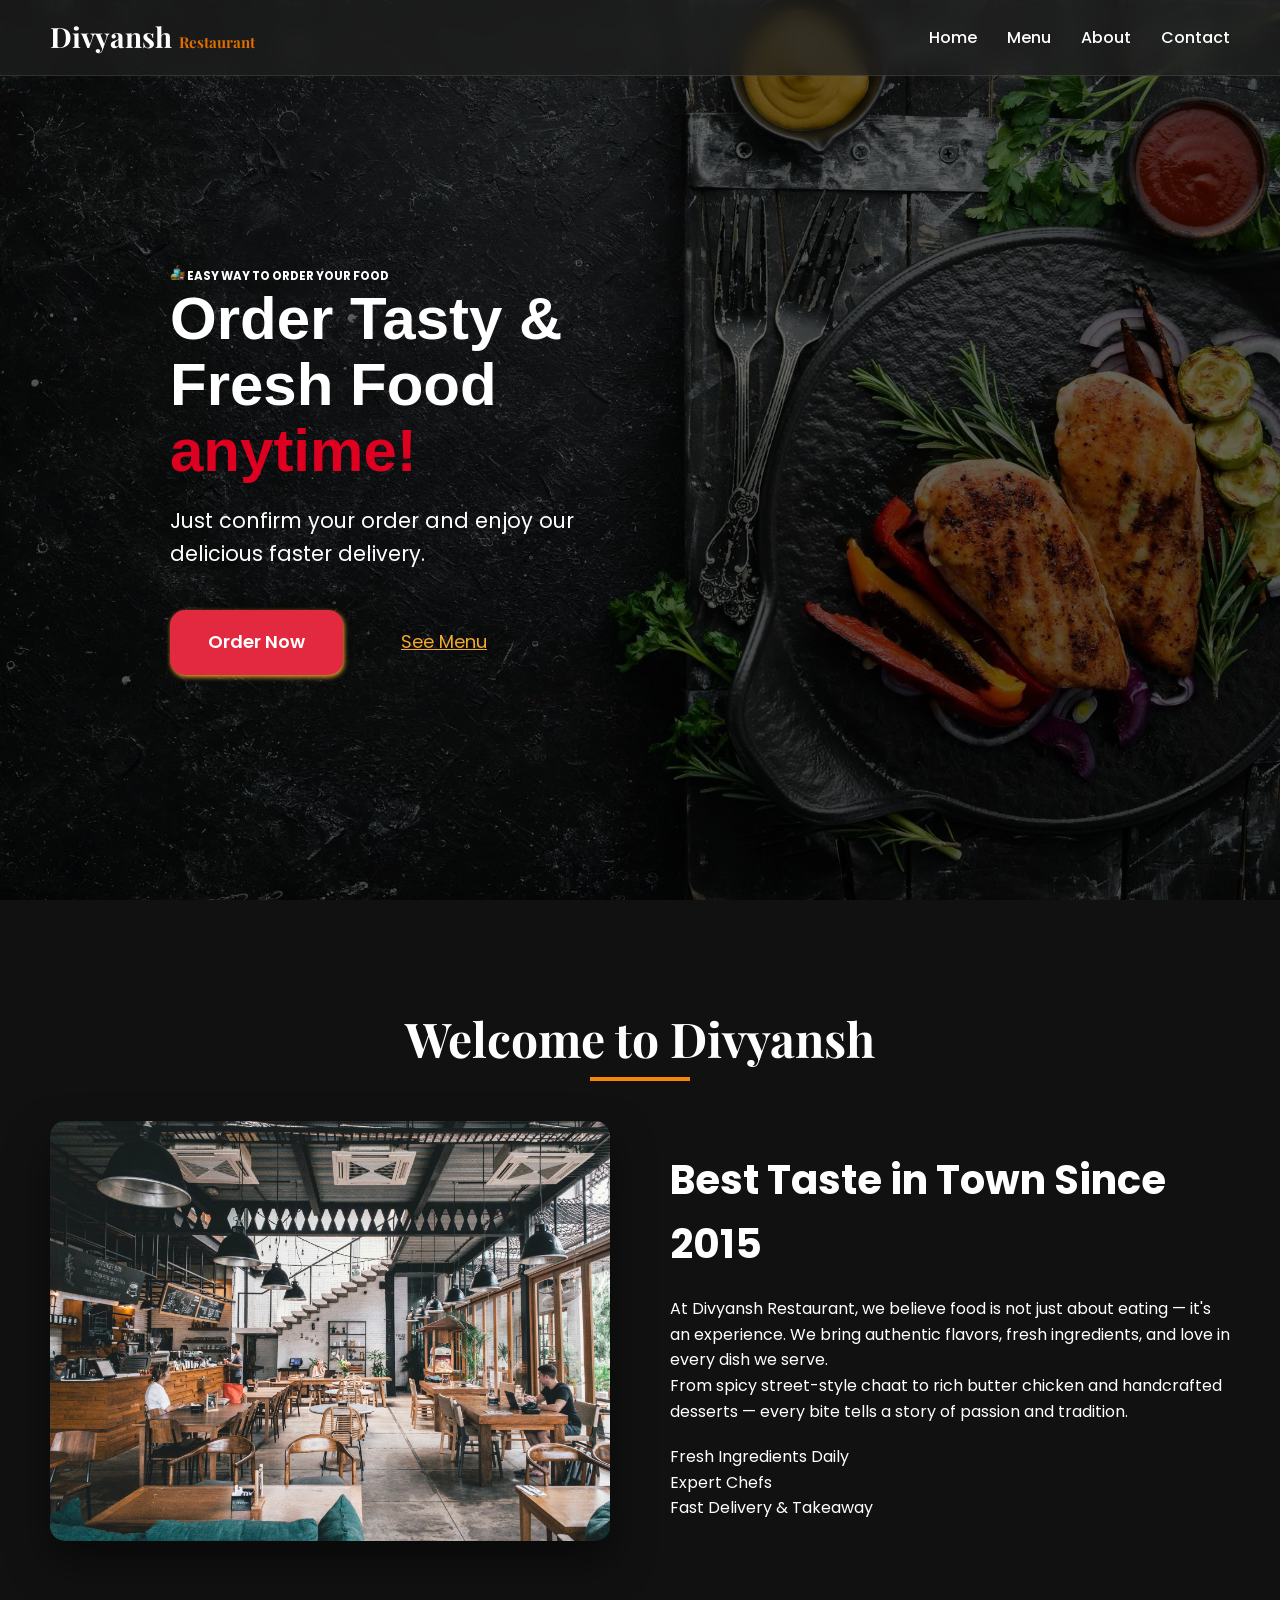
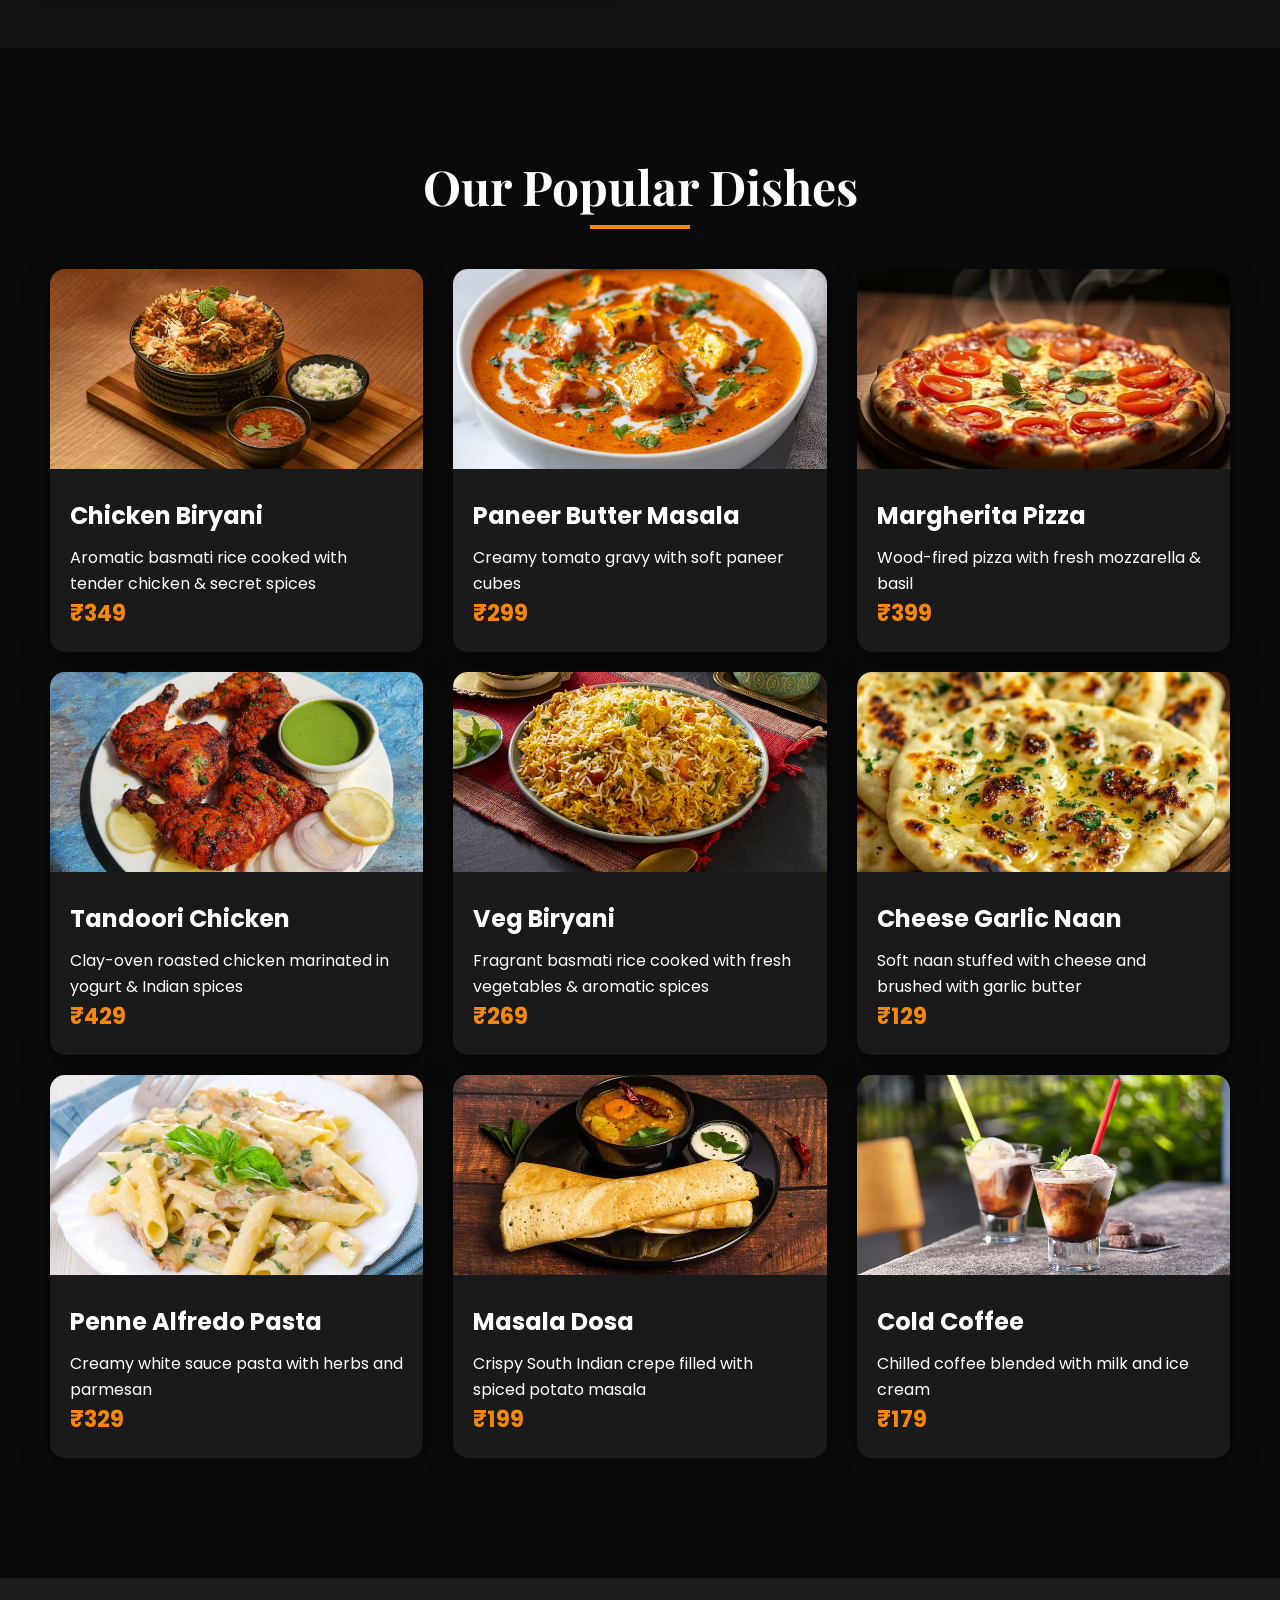
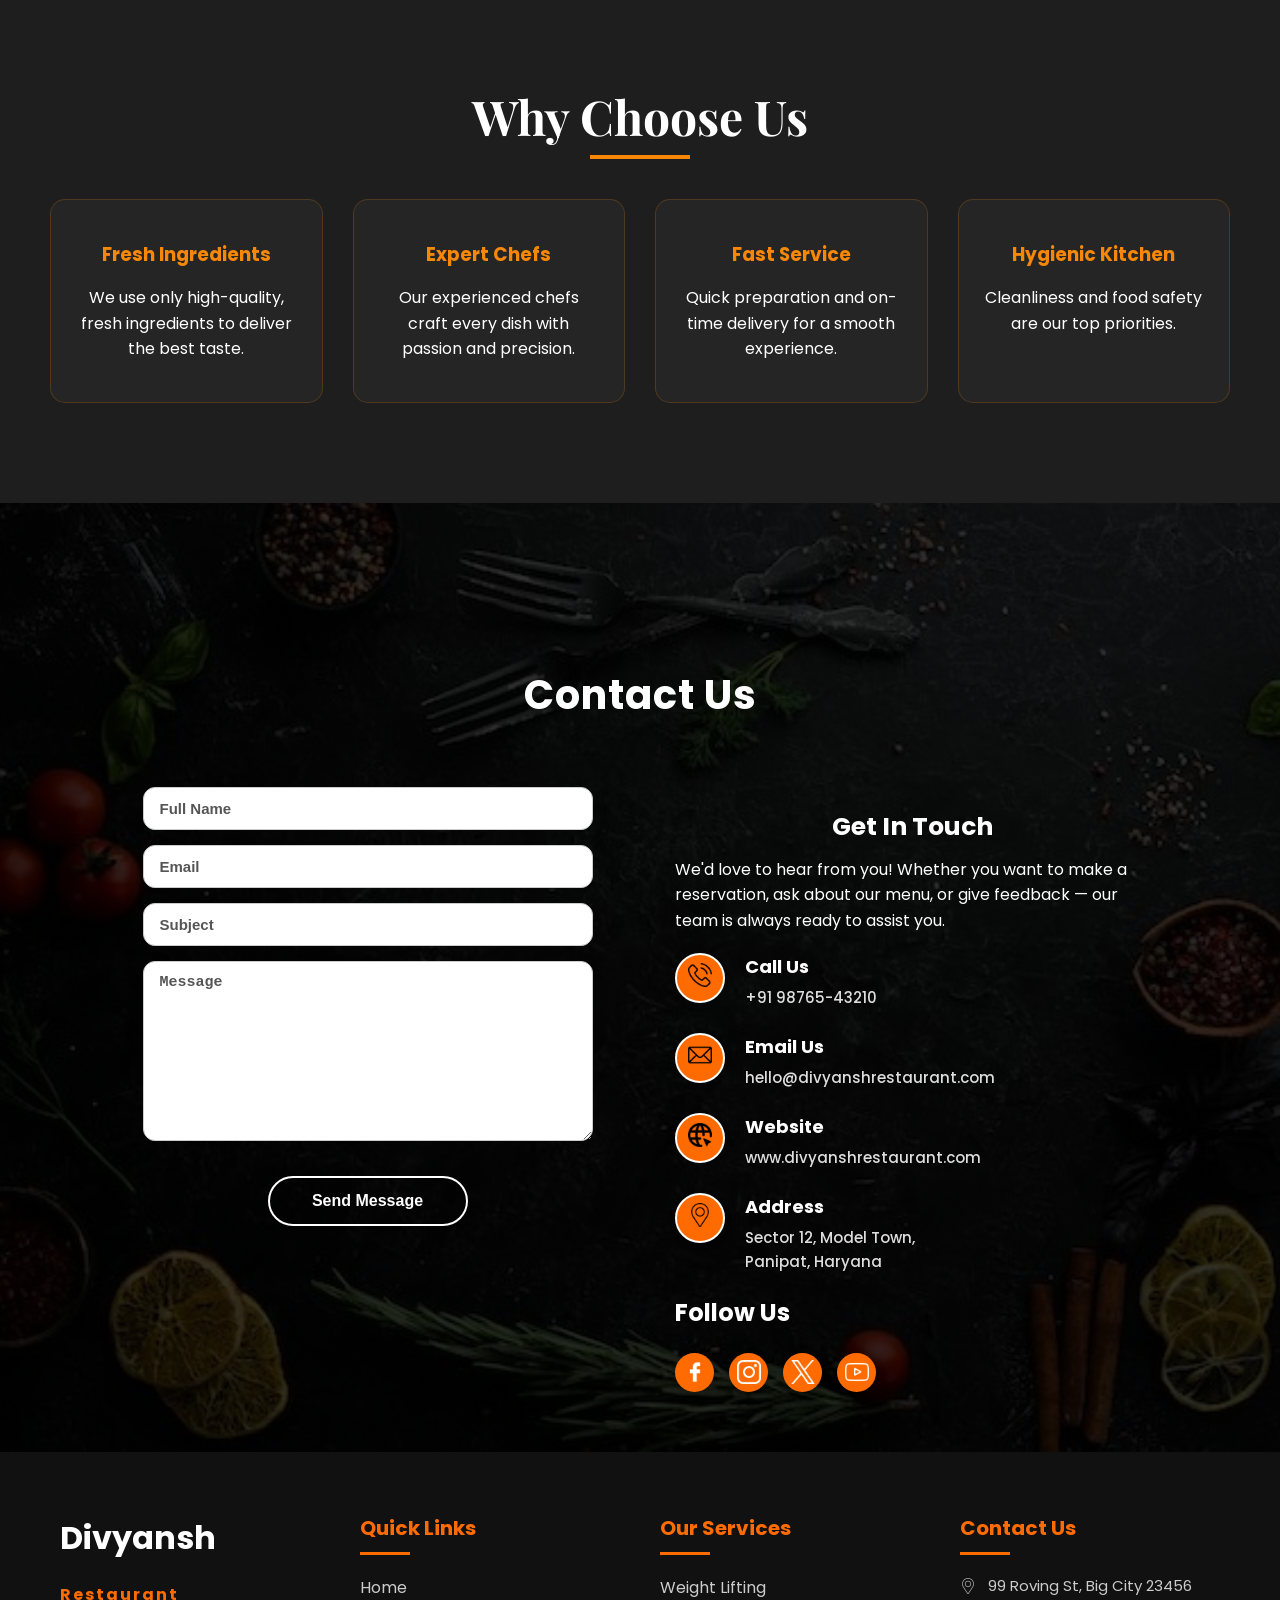
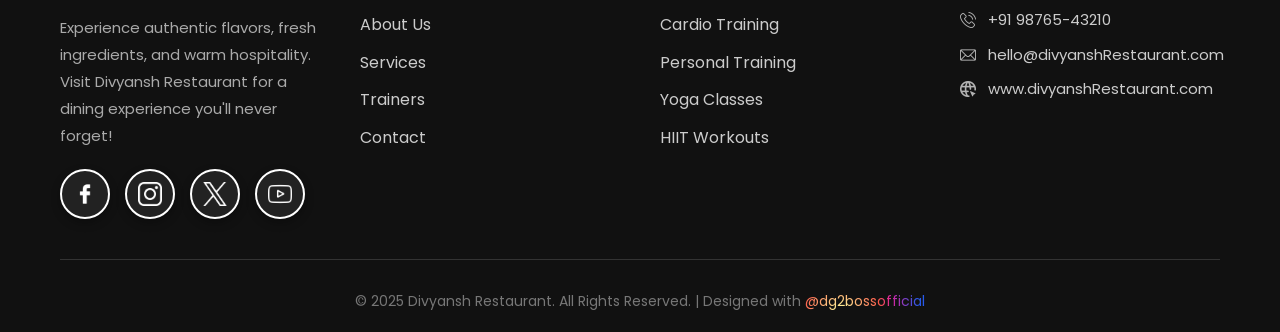
==== index.html @ e976daf2 "Restaurant demo: fixed all content and branding" ====
<!DOCTYPE html>
<html lang="en">
<head>
    <meta charset="UTF-8">
    <meta name="viewport" content="width=device-width, initial-scale=1.0">
    <title>Divyansh Restaurant</title>
    <link rel="stylesheet" href="css/style.css">
    <link href="https://fonts.googleapis.com/css2?family=Playfair+Display:wght@700&family=Poppins:wght@400;500;600&display=swap" rel="stylesheet">
</head>
<body>

    <header class="navbar">
        <div class="logo">
            <h1>Divyansh <span class="logo-span">Restaurant</span></h1>
        </div>
    
        <nav class="nav-menu">
            <ul class="nav-ul">
                <li class="nav-li"><a href="#home">Home</a></li>
                <li class="nav-li"><a href="menu.html">Menu</a></li>
                <li class="nav-li"><a href="About.html">About</a></li>
                <li class="nav-li"><a href="contact.html">Contact</a></li>
            </ul>
        </nav>
    
        <div class="hamburger">
            <span></span>
            <span></span>
            <span></span>
        </div>
    </header>

    <section id="home" class="home">
        <div class="hero-cantaner">
            <div class="hero">
                <div class="hero-container">
                    <h3><img src="image/fast-food.png" alt="Food" width="15px"> EASY WAY TO ORDER YOUR FOOD</h3>
                    <h1>Order Tasty & <br>Fresh Food <br><span class="hero-span">anytime!</span></h1>
                    <p>Just confirm your order and enjoy our <br>delicious faster delivery.</p>
                    <div class="hero-container-btn">
                        <a href="#" class="hero-btn1">Order Now</a>
                        <a href="#" class="hero-btn2">See Menu</a>
                    </div>
                </div>
            </div>
        </div>
    </section>

    <section id="about" class="about">
        <h2 class="section-title">Welcome to Divyansh</h2>
        <div class="about-content">
            <div class="about-img">
                <img src="image/Town.avif" alt="Restaurant Interior">
            </div>
            <div class="about-text">
                <h3>Best Taste in Town Since 2015</h3>
                <p>At Divyansh Restaurant, we believe food is not just about eating — it's an experience. We bring authentic flavors, fresh ingredients, and love in every dish we serve.</p>
                <p>From spicy street-style chaat to rich butter chicken and handcrafted desserts — every bite tells a story of passion and tradition.</p>
                <ul class="about-ul" style="margin-top: 20px; list-style: none;">
                    <li><i class="fas fa-check-circle" style="color: var(--primary-color);"></i> Fresh Ingredients Daily</li>
                    <li><i class="fas fa-check-circle" style="color: var(--primary-color);"></i> Expert Chefs</li>
                    <li><i class="fas fa-check-circle" style="color: var(--primary-color);"></i> Fast Delivery & Takeaway</li>
                </ul>
            </div>
        </div>
    </section>

    <section id="menu" class="menu">
        <h2 class="section-title">Our Popular Dishes</h2>
        <div class="menu-grid">
            <div class="menu-item">
                <img src="image/Dishes/Biryani.jpg" alt="Biryani">
                <div class="menu-info">
                    <h4>Chicken Biryani</h4>
                    <p>Aromatic basmati rice cooked with tender chicken & secret spices</p>
                    <span class="price">₹349</span>
                </div>
            </div>
            <div class="menu-item">
                <img src="image/Dishes/PaneerButterMasala.jpg" alt="Paneer">
                <div class="menu-info">
                    <h4>Paneer Butter Masala</h4>
                    <p>Creamy tomato gravy with soft paneer cubes</p>
                    <span class="price">₹299</span>
                </div>
            </div>
            <div class="menu-item">
                <img src="image/Dishes/Margherita.jpg" alt="Pizza">
                <div class="menu-info">
                    <h4>Margherita Pizza</h4>
                    <p>Wood-fired pizza with fresh mozzarella & basil</p>
                    <span class="price">₹399</span>
                </div>
            </div>
        </div>

        <div class="menu-grid">
            <div class="menu-item">
                <img src="image/Dishes/TandooriChicken.jpg" alt="Biryani">
                <div class="menu-info">
                    <h4>Tandoori Chicken</h4>
                    <p>Clay-oven roasted chicken marinated in yogurt & Indian spices</p>
                    <span class="price">₹429</span>
                </div>
            </div>
            <div class="menu-item">
                <img src="image/Dishes/vegBiryani.jpg" alt="Paneer">
                <div class="menu-info">
                    <h4>Veg Biryani</h4>
                    <p>Fragrant basmati rice cooked with fresh vegetables & aromatic spices</p>
                    <span class="price">₹269</span>
                </div>
            </div>
            <div class="menu-item">
                <img src="image/Dishes/CheeseGarlicNaan.jpg" alt="Pizza">
                <div class="menu-info">
                    <h4>Cheese Garlic Naan</h4>
                    <p>Soft naan stuffed with cheese and brushed with garlic butter</p>
                    <span class="price">₹129</span>
                </div>
            </div>
        </div>

        <div class="menu-grid">
            <div class="menu-item">
                <img src="image/Dishes/PenneAlfredoPasta.jpg" alt="Biryani">
                <div class="menu-info">
                    <h4>Penne Alfredo Pasta</h4>
                    <p>Creamy white sauce pasta with herbs and parmesan</p>
                    <span class="price">₹329</span>
                </div>
            </div>
            <div class="menu-item">
                <img src="image/Dishes/MasalaDosa.jpg" alt="Paneer">
                <div class="menu-info">
                    <h4>Masala Dosa</h4>
                    <p>Crispy South Indian crepe filled with spiced potato masala</p>
                    <span class="price">₹199</span>
                </div>
            </div>
            <div class="menu-item">
                <img src="image/Dishes/ColdCoffee.jpg" alt="Pizza">
                <div class="menu-info">
                    <h4>Cold Coffee</h4>
                    <p>Chilled coffee blended with milk and ice cream</p>
                    <span class="price">₹179</span>
                </div>
            </div>
        </div>
    </section>

    <section id="choose" class="choose" role="region" aria-labelledby="choose-title">
        <h2 id="choose-title" class="section-title">Why Choose Us</h2>
    
        <div class="choose-container">
            <article class="choose-box">
                <h3>Fresh Ingredients</h3>  
                <p>We use only high-quality, fresh ingredients to deliver the best taste.</p>
            </article>
    
            <article class="choose-box">
                <h3>Expert Chefs</h3>
                <p>Our experienced chefs craft every dish with passion and precision.</p>
            </article>
    
            <article class="choose-box">
                <h3>Fast Service</h3>
                <p>Quick preparation and on-time delivery for a smooth experience.</p>
            </article>
    
            <article class="choose-box">
                <h3>Hygienic Kitchen</h3>
                <p>Cleanliness and food safety are our top priorities.</p>
            </article>
        </div>
    </section>

    <section id="contact" class="contact">
        <div class="contact-title">
            <h1>Contact Us</h1>
        </div>
    
        <div class="form-and-address-container">
            <div class="form-wrapper">
                <form class="contact-form">
                    <div class="form-inputs">
                        <input type="text" placeholder="Full Name" required>
                        <input type="email" placeholder="Email" required>
                        <input type="text" placeholder="Subject">
                        <textarea placeholder="Message" required></textarea>
                        <input type="submit" value="Send Message">
                    </div>
                </form>
            </div>
    
            <div class="address-wrapper">
                <div class="address-container">
                    <div class="address-title-text">
                        <h1>Get In Touch</h1>
                        <p>We'd love to hear from you! Whether you want to make a reservation, ask about our menu, or give feedback — our team is always ready to assist you.</p>
                    </div>
    
                    <div class="address-info">
                        <div class="address-info-call">
                            <div class="Icons-phone-call-img">
                                <a href="tel:+919876543210" target="_blank"><img src="image/Icons/phone-call.png" alt="Call Us: +123 245 1234" width="35px"></a>
                            </div>
                            <div class="address-info-call-content">
                                <h2 clas>Call Us</h2>
                                <h5>+91 98765-43210</h5>
                            </div>
                        </div>
    
                        <div class="address-info-email">
                            <div class="Icons-Email-img">
                                <a href="mailto:hello@divyanshgym.com" target="_blank"><img src="image/Icons/mail.png" alt="Email Us: hello@divyanshgym.com" width="35px"></a>
                            </div>
                            <div class="Icons-Email-content">
                                <h2>Email Us</h2>
                                <h5>hello@divyanshrestaurant.com</h5>
                            </div>
                        </div>
    
                        <div class="address-info-website">
                            <div class="address-info-Website-img">
                                <a href="www.yourown.com" target="_blank"><img src="image/Icons/domain.png" alt="Website: www.yourown.com" width="35px"></a>
                            </div>
                            <div class="Icons-Email-website-content">
                                <h2>Website</h2>
                                <h5>www.divyanshrestaurant.com</h5>
                            </div>
                        </div>
    
                        <div class="address-info-address">
                            <div class="address-info-Address-img">
                                <a href="https://maps.app.goo.gl/YkQxFHU9FPhchEPM9" target="_blank"><img src="image/Icons/pin.png" alt="Address: 99 Roving St, Big City 23456" width="35px"></a>
                            </div>
                            <div class="Icons-Email-website-Address">
                                <h2>Address</h2>
                                <h5>Sector 12, Model Town, Panipat, Haryana</h5>
                            </div>
                        </div>
                    </div>
                    <div class="follow-here">
                        <div class="follow-here-title">
                            <h1>Follow Us</h1>
                        </div>

                        <div class="social-links-follow">
                            <a class="social-links-link-ing-follow" href="#" aria-label="Facebook"><img src="image/Icons/facebook.png" alt="Facebook" width="30px"></a>
                            <a class="social-links-link-ing-follow" href="#" aria-label="Instagram"><img src="image/Icons/instagram.png" alt="Instagram" width="30px"></a>
                            <a class="social-links-link-ing-follow" href="#" aria-label="Twitter"><img src="image/Icons/twitter.png" alt="Twitter" width="30px"></a>
                            <a class="social-links-link-ing-follow" href="#" aria-label="YouTube"><img src="image/Icons/youtube.png" alt="YouTube" width="30px"></a>
                        </div>
                    </div>
                </div>
            </div>
        </div>
    </section>

    <footer class="footer">
        <div class="footer-container">
            <div class="footer-row">
                <div class="footer-col">
                    <div class="footer-logo">
                        <h1>Divyansh <span class="gym-text-footer">Restaurant</span></h1>
                    </div>
                    <p>Experience authentic flavors, fresh ingredients, and warm hospitality. Visit Divyansh Restaurant for a dining experience you'll never forget!</p>
                    <div class="social-links">
                        <a class="social-links-link-ing" href="#" aria-label="Facebook"><img src="image/Icons/facebook.png" alt="Facebook" width="30px"></a>
                        <a class="social-links-link-ing" href="#" aria-label="Instagram"><img src="image/Icons/instagram.png" alt="Instagram" width="30px"></a>
                        <a class="social-links-link-ing" href="#" aria-label="Twitter"><img src="image/Icons/twitter.png" alt="Twitter" width="30px"></a>
                        <a class="social-links-link-ing" href="#" aria-label="YouTube"><img src="image/Icons/youtube.png" alt="YouTube" width="30px"></a>
                    </div>
                </div>
    
                <div class="footer-col">
                    <h3>Quick Links</h3>
                    <ul>
                        <li><a href="#home">Home</a></li>
                        <li><a href="#About">About Us</a></li>
                        <li><a href="#Services">Services</a></li>
                        <li><a href="#trainers-info">Trainers</a></li>
                        <li><a href="#contact">Contact</a></li>
                    </ul>
                </div>
    
                <div class="footer-col">
                    <h3>Our Services</h3>
                    <ul>
                        <li><a href="#">Weight Lifting</a></li>
                        <li><a href="#">Cardio Training</a></li>
                        <li><a href="#">Personal Training</a></li>
                        <li><a href="#">Yoga Classes</a></li>
                        <li><a href="#">HIIT Workouts</a></li>
                    </ul>
                </div>
    
                <div class="footer-col">
                    <h3>Contact Us</h3>
                    <ul class="footer-contact-list">
                        <li>
                            <a href="https://maps.app.goo.gl/YkQxFHU9FPhchEPM9" target="_blank" class="contact-link">
                                <img src="image/Icons/pin.png" alt="Location" width="16" height="16">
                                <span>99 Roving St, Big City 23456</span>
                            </a>
                        </li>
                        <li>
                            <a href="tel:+1232451234" class="contact-link">
                                <img src="image/Icons/phone-call.png" alt="Phone" width="16" height="16">
                                <span>+91 98765-43210</span>
                            </a>
                        </li>
                        <li>
                            <a href="mailto:hello@divyanshrestaurant.com" class="contact-link">
                                <img src="image/Icons/mail.png" alt="Email" width="16" height="16">
                                <span>hello@divyanshRestaurant.com</span>
                            </a>
                        </li>
                        <li>
                            <a href="https://www.divyanshgym.com" target="_blank" class="contact-link">
                                <img src="image/Icons/domain.png" alt="Website" width="16" height="16">
                                <span>www.divyanshRestaurant.com</span>
                            </a>
                        </li>
                    </ul>
                </div>
            </div>
    
            <div class="footer-bottom">
                <p>&copy; 2025 Divyansh Restaurant. All Rights Reserved. | Designed with <a href="https://www.instagram.com/dg2bossofficial/" target="_blank" class="fa fa-instagram"> <spam class="dg2-insta">@dg2bossofficial</spam></a></p>
            </div>
        </div>
    </footer>
    <script src="js/navber.js"></script>
</body>
</html>
---- css/style.css ----
:root {
    --primary-color: #F78707;
    --text-gold: #f2aa30;
    --bg-dark: #1E1E1E;
    --text-light: #ffffff;
    --text-gray: #cccccc;
    --btn-color: #e3293f;
}

* {
    margin: 0;
    padding: 0;
    box-sizing: border-box;
}

html {
    scroll-padding-top: 80px;
    scroll-behavior: smooth;
}

body {
    font-family: 'Poppins', sans-serif;
    background-color: var(--bg-dark);
    color: var(--text-light);
    line-height: 1.6;
}

.navbar {
    position: fixed;
    top: 0;
    width: 100%;
    background-color: rgba(30, 30, 30, 0.7);
    backdrop-filter: blur(10px);
    -webkit-backdrop-filter: blur(10px);
    display: flex;
    justify-content: space-between;
    align-items: center;
    padding: 15px 50px;
    z-index: 1000;
    transition: all 0.3s ease;
    border-bottom: 1px solid rgba(255, 255, 255, 0.1);
}

.logo h1 {
    color: var(--text-light);
    font-family: 'Playfair Display', serif;
    font-size: 28px;
    margin: 0;
}

.logo-span {
    color: #e06d00;
    font-size: 15px;
}

.nav-menu {
    /* display: flex; */
    align-items: center;
}

.nav-ul {
    display: flex;
    list-style: none;
    gap: 30px;
    margin: 0;
}

.nav-li a {
    text-decoration: none;
    color: var(--text-light);
    font-weight: 500;
    transition: color 0.3s;
    position: relative;
}

.nav-li a:hover {
    color: var(--primary-color);
}

.nav-li a::after {
    content: '';
    position: absolute;
    width: 0;
    height: 2px;
    bottom: -5px;
    left: 0;
    background-color: var(--primary-color);
    transition: width 0.3s ease;
}

.nav-li a:hover::after {
    width: 100%;
}

.hamburger {
    display: none;
    flex-direction: column;
    gap: 5px;
    cursor: pointer;
    z-index: 1001;
}

.hamburger span {
    width: 25px;
    height: 3px;
    background-color: var(--text-light);
    border-radius: 3px;
    transition: all 0.3s ease;
}

section {
    padding: 100px 50px;
}

.section-title {
    text-align: center;
    font-family: 'Playfair Display', serif;
    font-size: 3rem;
    margin-bottom: 40px;
    position: relative;
}

.section-title::after {
    content: '';
    width: 100px;
    height: 4px;
    background: var(--primary-color);
    display: block;
    margin: 0px auto;
}

.home{
    background: linear-gradient(rgba(0,0,0,0.6), rgba(0,0,0,0.6)), url('../image/home-bg.webp');
    height: 100vh;
    background-size: cover;
    display: flex;  
    justify-content: left;
    align-items: center;
    text-align: center;
    padding: 0 auto 0 0;
}

.hero-cantaner{
    margin: auto 0 auto 120px;
}

.hero {
    text-align: left;
    justify-content: left;
}

.hero-container{
    font-size: 10px;
    margin-top: 40px;
}

.hero-container h1 {
    font-family: 'Segoe UI', Tahoma, Geneva, Verdana, sans-serif;
    margin-bottom: 20px;
    color: var(--text-light);
    font-size: 60px;
    line-height: 1.1;
}

.hero p {
    font-size: 1.3rem;
    max-width: 700px;
    margin-bottom: 40px;
    color: var(--text-light);
}

.hero-span{
    color: #de0020;
}

.hero-cantaner-btn{
    display: flex;
    gap: 20px;
}

.hero-container-btn {
    display: flex;
    gap: 20px;
    flex-wrap: wrap;
    align-items: center;
}

.hero-btn1 {
    color: #ffffff;
    text-decoration: none;
    padding: 18px 38px;
    font-size: 18px;
    border-radius: 15px;
    background-color: var(--btn-color);
    box-shadow: var(--text-gold) 1px 2px 5px;
    font-weight: 600;
    transition: all 0.3s ease;
    display: inline-block;
}

.hero-btn1:hover {
    transform: translateY(-2px);
    box-shadow: var(--text-gold) 1px 6px 20px;
}

.hero-btn2 {
    color: var(--text-gold);
    text-decoration: none;
    text-decoration: underline;
    font-size: 18px;
    padding: 18px 38px;
}

.hero-btn2:hover {
    color: #ffffff;
}

.about {
    background: #111;
}
.about-content {
    display: grid;
    grid-template-columns: 1fr 1fr;
    gap: 60px;
    align-items: center;
    max-width: 1200px;
    margin: 0 auto;
}
.about-img img {
    width: 100%;
    border-radius: 15px;
    box-shadow: 0 20px 40px rgba(0,0,0,0.5);
}
.about-text h3 {
    font-size: 2.5rem;
    margin-bottom: 20px;
}

.menu {
    background: #0a0a0a;
}

.menu-grid {
    display: grid;
    grid-template-columns: repeat(auto-fit, minmax(300px, 1fr));
    gap: 30px;
    max-width: 1200px;
    margin: 20px auto;
}

.menu-item {
    background: #1a1a1a;
    border-radius: 15px;
    overflow: hidden;
    box-shadow: 0 10px 30px rgba(0,0,0,0.3);
    transition: transform 0.3s;
}

.menu-item:hover {
    transform: translateY(-10px);
}

.menu-item img {
    width: 100%;
    height: 200px;
    object-fit: cover;
}

.menu-info {
    padding: 20px;
}

.menu-info h4 {
    font-size: 1.5rem;
    margin-bottom: 10px;
}

.price {
    color: var(--primary-color);
    font-size: 1.4rem;
    font-weight: bold;
}


.choose {
    background: var(--bg-dark);
}

.build-quickly {
    text-align: center;
    font-size: 1.8rem;
    color: var(--text-gray);
    margin-bottom: 50px;
}

.choose-container {
    max-width: 1200px;
    margin: auto;
    display: grid;
    grid-template-columns: repeat(auto-fit, minmax(250px, 1fr));
    gap: 30px;
}

.choose-box {
    background: #252525;
    padding: 40px 25px;
    border-radius: 15px;
    text-align: center;
    border: 1px solid rgba(247,135,7,0.2);
    transition: 0.3s;
}

.choose-box:hover {
    transform: translateY(-10px);
    background: #2a2a2a;
}

.choose-box h3 {
    color: var(--primary-color);
    margin-bottom: 15px;
}
.contact {
    width: 100%;
    min-height: 100vh;
    background: linear-gradient(rgba(0, 0, 0, 0.8), rgba(0, 0, 0, 0.8)),
               url(../image/contect-us-bg.jpg) center / cover no-repeat;
    color: #ffffff;
    padding-bottom: 60px;
}

.contact-title {
    display: flex;
    justify-content: center;
    align-items: center;
    padding: 60px 0;
}

.contact-title h1 {
    font-size: 40px;
    font-weight: 700;
    letter-spacing: 1px;
}

.form-and-address-container {
    display: flex;
    justify-content: space-evenly;
    align-items: flex-start;
    gap: 70px;
    padding: 0 80px;
    flex-wrap: wrap;
}

.form-wrapper {
    flex: 1;
    min-width: 300px;
}

.contact-form {
    width: 100%;
}

.form-inputs {
    display: flex;
    flex-direction: column;
    align-items: center;
    gap: 15px;
}

.form-inputs input,
.form-inputs textarea {
    width: 100%;
    max-width: 450px;
    padding: 12px 16px;
    border-radius: 12px;
    border: 1px solid #cccccc;
    background-color: #ffffff;
    color: #000000;
    font-size: 15px;
    font-weight: 600;
    outline: none;
}

.form-inputs textarea {
    height: 180px;
    resize: vertical;
}

.form-inputs input::placeholder,
.form-inputs textarea::placeholder {
    color: #555555;
}

.form-inputs input[type="submit"] {
    padding: 14px 24px;
    max-width: 200px;
    margin: 20px 0 0 0;
    border-radius: 50px;
    font-size: 16px;
    font-weight: 600;
    text-decoration: none;
    text-align: center;
    transition: all 0.3s ease;

    background-color: transparent;
    color: white;
    border: 2px solid white;
}

.form-inputs input[type="submit"]:hover {
    background-color: white;
    color: #111;
}

.address-wrapper {
    flex: 1;
    min-width: 300px;
    display: flex;
    justify-content: center;
    align-items: center;
}

.address-title-text {
    margin: 20px 0;
    text-align: center;
}

.address-title-text h1 {
    font-size: 25px;
}

.address-title-text p {
    margin: 10px 0;
    line-height: 1.6;
    text-align: left;
}

.address-info {
    display: flex;
    flex-wrap: wrap;
    gap: 20px;
}


.address-info-call, .address-info-email, .address-info-website, .address-info-address{
    display: flex;
    width: 250px;
}

.address-info-call h2, .address-info-email h2, .address-info-website h2, .address-info-address h2{
    text-align: left;
}

.Icons-Email-website-Address h5{
    text-align: left;
}

.Icons-phone-call-img, .Icons-Email-img, .address-info-Website-img, .address-info-Address-img {
    width: 50px;
    height: 50px;
    margin: 0px 20px 10px 0;
    border: 2px solid #ffffff;
    border-radius: 50%;
    background-color: #ff6b00; 
    display: flex;
    align-items: center;
    justify-content: center;
    box-shadow: 0 2px 8px rgba(0, 0, 0, 0.1);
    transition: all 0.3s ease;
    flex-shrink: 0;
}

.Icons-phone-call-img:hover, .Icons-Email-img:hover, .address-info-Website-img:hover, .address-info-Address-img:hover{
    background-color: #d75c04;
    
}

.Icons-phone-call-img img, .Icons-Email-img img, .address-info-Website-img img, .address-info-Address-img img {
    width: 24px;
    height: 24px;
    object-fit: contain;
}
.address-info > div {
    text-align: center;
}

.address-info h2 {
    font-size: 18px;
    margin-bottom: 4px;
}

.address-info h5 {
    font-size: 15px;
    font-weight: 500;
    color: #dddddd;
}

.mobile-off-line{
    font-size: 16px;
}

.follow-here{
    margin: 20px 0 0 0;
}

.social-links-follow {
    margin-top: 20px;
    display: flex;
    gap: 15px;
    flex-wrap: wrap;
}

.social-links-follow a {
    width: 39px;
    height: 39px;
    border: 0px solid #ffffff;
    border-radius: 50%;
    background-color: #ff6b00;
    display: flex;
    align-items: center;
    justify-content: center;
    box-shadow: 0 4px 10px rgba(0, 0, 0, 0.3);
    transition: all 0.3s ease;
    flex-shrink: 0;
}

.social-links-follow a:hover {
    transform: translateY(-5px);
    box-shadow: 0 8px 20px rgba(0, 0, 0, 0.4);
    border-color: #ff6b00;
}

.social-links-follow a:hover:nth-child(1) {
    background-color: #1877F2;
}

.social-links-follow a:hover:nth-child(2) { 
    background: linear-gradient(45deg, #f09433, #e6683c, #dc2743, #cc2366, #bc1888); 
}

.social-links-follow a:hover:nth-child(3) {
    background-color: #1DA1F2;
}

.social-links-follow a:hover:nth-child(4) {
    background-color: #FF0000;
}

.social-links-follow img {
    width: 24px;
    height: 24px;
    filter: brightness(0) invert(1);
    transition: filter 0.3s ease;
}

.social-links-follow a:hover img {
    filter: brightness(1) invert(0);
}

.footer {
    background-color: #111;
    color: #fff;
    padding: 60px 0 20px;
}

.footer-container {
    max-width: 1200px;
    margin: 0 auto;
    padding: 0 20px;
}

.footer-row {
    display: grid;
    grid-template-columns: repeat(auto-fit, minmax(250px, 1fr));
    gap: 40px;
    margin-bottom: 40px;
}

.footer-col h3 {
    font-size: 20px;
    margin-bottom: 20px;
    color: #ff6b00;
    position: relative;
}

.footer-col h3::after {
    content: '';
    width: 50px;
    height: 3px;
    background: #ff6b00;
    display: block;
    margin-top: 8px;
}

.footer-col ul {
    list-style: none;
    padding: 0;
}

.footer-col ul li {
    margin-bottom: 12px;
}

.footer-col ul li a {
    color: #ccc;
    text-decoration: none;
    transition: color 0.3s;
}

.footer-col ul li a:hover {
    color: #ff6b00;
}

.footer-col p {
    color: #aaa;
    line-height: 1.8;
    font-size: 15px;
}

.social-links {
    margin-top: 20px;
    display: flex;
    gap: 15px;
    flex-wrap: wrap;
}

.social-links a {
    width: 50px;
    height: 50px;
    border: 2px solid #ffffff;
    border-radius: 50%;
    background-color: #222;
    display: flex;
    align-items: center;
    justify-content: center;
    box-shadow: 0 4px 10px rgba(0, 0, 0, 0.3);
    transition: all 0.3s ease;
    flex-shrink: 0;
}

.social-links a:hover {
    transform: translateY(-5px);
    box-shadow: 0 8px 20px rgba(0, 0, 0, 0.4);
    border-color: #ff6b00;
}

.social-links a:hover:nth-child(1) {
    background-color: #1877F2;
}

.social-links a:hover:nth-child(2) { 
    background: linear-gradient(45deg, #f09433, #e6683c, #dc2743, #cc2366, #bc1888); 
}

.social-links a:hover:nth-child(3) {
    background-color: #1DA1F2;
}

.social-links a:hover:nth-child(4) {
    background-color: #d75c04;
}

.social-links img {
    width: 24px;
    height: 24px;
    filter: brightness(0) invert(1);
    transition: filter 0.3s ease;
}

.social-links a:hover img {
    filter: brightness(1) invert(0);
}

.footer-bottom {
    text-align: center;
    padding-top: 30px;
    border-top: 1px solid #333;
    color: #777;
    font-size: 14px;
    margin-top: 20px;
}

.footer-bottom p {
    margin: 0;
    line-height: 1.6;
}

.instagram-link {
    color: #ff6b00;
    text-decoration: none;
    font-weight: 600;
    transition: all 0.3s ease;
    display: inline-flex;
    align-items: center;
    gap: 6px;
}

.instagram-link:hover {
    color: #d75c04;
    text-decoration: underline;
}

.instagram-link .instagram-icon {
    font-size: 18px;
    transition: transform 0.3s ease;
}

.instagram-link:hover .instagram-icon {
    transform: scale(1.2) rotate(10deg);
}

.dg2-insta {
    color: inherit;
    font-style: normal;
}

.fa-instagram {
  color: transparent;
  background: radial-gradient(circle at 30% 107%, #fdf497 0%, #fdf497 5%, #fd5949 45%, #d6249f 60%, #285AEB 90%);
  background-clip: text;
  -webkit-background-clip: text;
}

.gym-text-footer{
    color: #ff6b00;
    font-size: 16px;
    letter-spacing: 2px;
    margin-bottom: 32px;
    font-weight: 60px;
}

.footer-contact-list {
    list-style: none;
    padding: 0;
    margin: 0;
}

.footer-contact-list li {
    margin-bottom: 14px;
}

.contact-link {
    display: flex;
    align-items: center;
    gap: 12px;
    color: #aaa;
    text-decoration: none;
    font-size: 15px;
    transition: all 0.3s ease;
}

.contact-link:hover {
    color: #ff6b00;
    padding-left: 5px;
}

.contact-link img {
    flex-shrink: 0;
    filter: brightness(0) invert(0.7);
    transition: filter 0.3s ease;
}

.contact-link:hover img {
    filter: brightness(0) invert(0.5) sepia(1) saturate(5) hue-rotate(0deg);
}

.contact-link span {
    line-height: 1.5;
}




@media (max-width: 425px) {
    .mobile-off-line{
        display: none;
    }
}


@media (max-width: 992px) {
    .form-and-address-container {
        flex-direction: column;
        align-items: center;
        padding: 0 40px;
        gap: 50px;
    }

    .form-wrapper,
    .address-wrapper {
        width: 100%;
        max-width: 500px;
    }

    .contact-title h1 {
        font-size: 36px;
    }
}

@media (max-width: 576px) {
    .contact-title {
        padding: 30px 0;
    }

    .contact-title h1 {
        font-size: 32px;
    }

    .form-and-address-container {
        padding: 0 20px;
    }

    .form-inputs input,
    .form-inputs textarea {
        padding: 10px 14px;
        font-size: 14px;
    }

    .address-title-text h1 {
        font-size: 24px;
    }

    .address-info h2 {
        font-size: 16px;
    }

    .address-info h5 {
        font-size: 14px;
    }
}

@media (max-width: 900px) {
    .div-form-add-contact-us {
        flex-direction: column;
        align-items: center;
        gap: 40px;
    }

    .form-input-container input,
    .form-input-container textarea {
        width: 100%;
    }

    .addess {
        text-align: center;
    }
}


@media (max-width: 900px) {
    .div-form-add-contact-us {
        flex-direction: column;
        align-items: center;
    }

    .form-input-container input,
    .form-input-container textarea {
        width: 100%;
    }
}

@media (max-width: 1024px) {
    .navbar {
        padding: 15px 30px;
    }

    section {
        padding: 80px 30px;
    }

    .hero-cantaner {
        margin: auto 0 auto 60px;
    }

    .hero-container h1 {
        font-size: 50px;
    }

    .section-title {
        font-size: 2.5rem;
    }

    .about-content {
        gap: 40px;
    }

    .about-text h3 {
        font-size: 2rem;
    }
}

@media (max-width: 768px) {
    .navbar {
        padding: 15px 20px;
        gap: 15px;
    }

    .logo h1 {
        font-size: 24px;
    }

    .nav-ul {
        gap: 15px;
        flex-wrap: wrap;
        justify-content: center;
    }

    .nav-li a {
        font-size: 14px;
    }

    section {
        padding: 60px 20px;
    }

    .section-title {
        font-size: 2rem;
        margin-bottom: 30px;
    }

    .section-title::after {
        width: 80px;
        height: 3px;
    }

    .home {
        height: auto;
        min-height: 100vh;
        padding: 120px 20px 60px;
    }

    .hero-cantaner {
        margin: 0;
        text-align: center;
    }

    .hero {
        text-align: center;
    }

    .hero-container {
        text-align: left;
        margin: 0 0 0 40px;
    }

    .hero-container h1 {
        font-size: 40px;
        line-height: 1.2;
    }

    .hero p {
        font-size: 1.1rem;
        margin: 0 auto 30px;
    }

    .about-content {
        grid-template-columns: 1fr;
        gap: 30px;
    }

    .about-text h3 {
        font-size: 1.8rem;
        text-align: left;
    }

    .about-text {
        text-align: left;
    }

    .about-text ul {
        text-align: left;
        align-items: center;
        max-width: 400px;
        margin: 10px auto 0 0;
    }

    .menu-grid {
        grid-template-columns: repeat(auto-fit, minmax(250px, 1fr));
        gap: 20px;
    }

    .build-quickly {
        font-size: 1.4rem;
    }

    .choose-container {
        grid-template-columns: repeat(auto-fit, minmax(200px, 1fr));
        gap: 20px;
    }

    .choose-box {
        padding: 30px 20px;
    }

    .footer-row {
        grid-template-columns: repeat(auto-fit, minmax(200px, 1fr));
        gap: 30px;
    }
}

@media (max-width: 576px) {
    section {
        padding: 50px 15px;
    }

    .section-title {
        font-size: 1.8rem;
        margin-bottom: 25px;
    }

    .section-title::after {
        width: 60px;
        height: 2px;
    }

    .home {
        padding: 100px 15px 40px;
    }

    .hero-container h3 {
        font-size: 12px;
    }

    .hero-container h3 img {
        width: 12px;
    }

    .hero-container h1 {
        font-size: 32px;
    }

    .hero p {
        font-size: 1rem;
        margin-bottom: 25px;
    }

    .hero-btn1 {
        padding: 14px 28px;
        font-size: 14px;
        border-radius: 12px;
    }

    .hero-btn2 {
        padding: 14px 20px;
        font-size: 11px;
    }

    .about-text h3 {
        font-size: 1.5rem;
    }

    .about-text p {
        font-size: 15px;
    }

    .about-text ul {
        font-size: 14px;
    }

    .menu-grid {
        grid-template-columns: 1fr;
        gap: 20px;
    }

    .menu-item img {
        height: 180px;
    }

    .menu-info h4 {
        font-size: 1.3rem;
    }

    .menu-info p {
        font-size: 14px;
    }

    .price {
        font-size: 1.2rem;
    }

    .build-quickly {
        font-size: 1.2rem;
        margin-bottom: 30px;
    }

    .choose-container {
        grid-template-columns: 1fr;
        gap: 20px;
    }

    .choose-box {
        padding: 25px 20px;
    }

    .choose-box h3 {
        font-size: 1.3rem;
    }

    .choose-box p {
        font-size: 14px;
    }

    .contact {
        padding-bottom: 40px;
    }

    .address-info {
        justify-content: center;
    }

    .address-info-call, 
    .address-info-email, 
    .address-info-website, 
    .address-info-address {
        width: 100%;
        max-width: 300px;
    }

    .follow-here {
        text-align: center;
    }

    .social-links-follow {
        justify-content: center;
    }

    .footer {
        padding: 40px 0 20px;
    }

    .footer-row {
        grid-template-columns: 1fr;
        gap: 30px;
    }

    .footer-col {
        text-align: center;
    }

    .footer-col h3::after {
        margin: 8px auto 0;
    }

    .footer-col ul {
        text-align: center;
    }

    .social-links {
        justify-content: center;
    }

    .footer-contact-list {
        text-align: left;
        max-width: 300px;
        margin: 0 auto;
    }

    .footer-bottom {
        font-size: 12px;
        padding: 20px 10px;
    }
}

@media (max-width: 375px) {
    .logo h1 {
        font-size: 18px;
    }

    .nav-li a {
        font-size: 12px;
        padding: 4px 6px;
    }

    .section-title {
        font-size: 1.5rem;
    }

    .hero-container h1 {
        font-size: 28px;
    }

    .hero p {
        font-size: 0.95rem;
    }

    .hero-btn1 {
        padding: 12px 24px;
        font-size: 13px;
    }

    .hero-btn2 {
        padding: 12px 16px;
        font-size: 10px;
    }

    .about-text h3 {
        font-size: 1.3rem;
        text-align: left;
    }

    .about-text{
        text-align: left;
    }

    .menu-info h4 {
        font-size: 1.2rem;
    }

    .choose-box h3 {
        font-size: 1.2rem;
    }

    .contact-title h1 {
        font-size: 28px;
    }

    .address-title-text h1 {
        font-size: 20px;
    }
}

@media (max-height: 600px) and (orientation: landscape) {

    .hero-container h1 {
        font-size: 36px;
    }

    .hero p {
        margin-bottom: 20px;
        align-items: center;
    }

    section {
        padding: 60px 20px;
    }
}

@media (max-width: 768px) {
    .navbar {
        padding: 15px 20px;
    }

    .hamburger {
        display: flex;
    }

    .nav-menu {
        position: fixed;
        top: 0;
        right: -100%;
        height: 100vh;
        width: 280px;
        background-color: rgba(20, 20, 20, 0.95);
        backdrop-filter: blur(15px);
        padding: 100px 30px 30px;
        transition: right 0.4s ease;
        box-shadow: -10px 0 20px rgba(0, 0, 0, 0.5);
    }

    .nav-menu.active {
        right: 0;
    }

    .nav-ul {
        flex-direction: column;
        gap: 25px;
        align-items: flex-start;
    }

    .nav-li a {
        font-size: 18px;
        padding: 10px 0;
        display: block;
    }

    .nav-li a:hover {
        color: var(--primary-color);
        padding-left: 10px;
    }

    .hamburger.active span:nth-child(1) {
        transform: rotate(45deg) translate(5px, 6px);
    }

    .hamburger.active span:nth-child(2) {
        opacity: 0;
    }

    .hamburger.active span:nth-child(3) {
        transform: rotate(-45deg) translate(7px, -8px);
    }
}
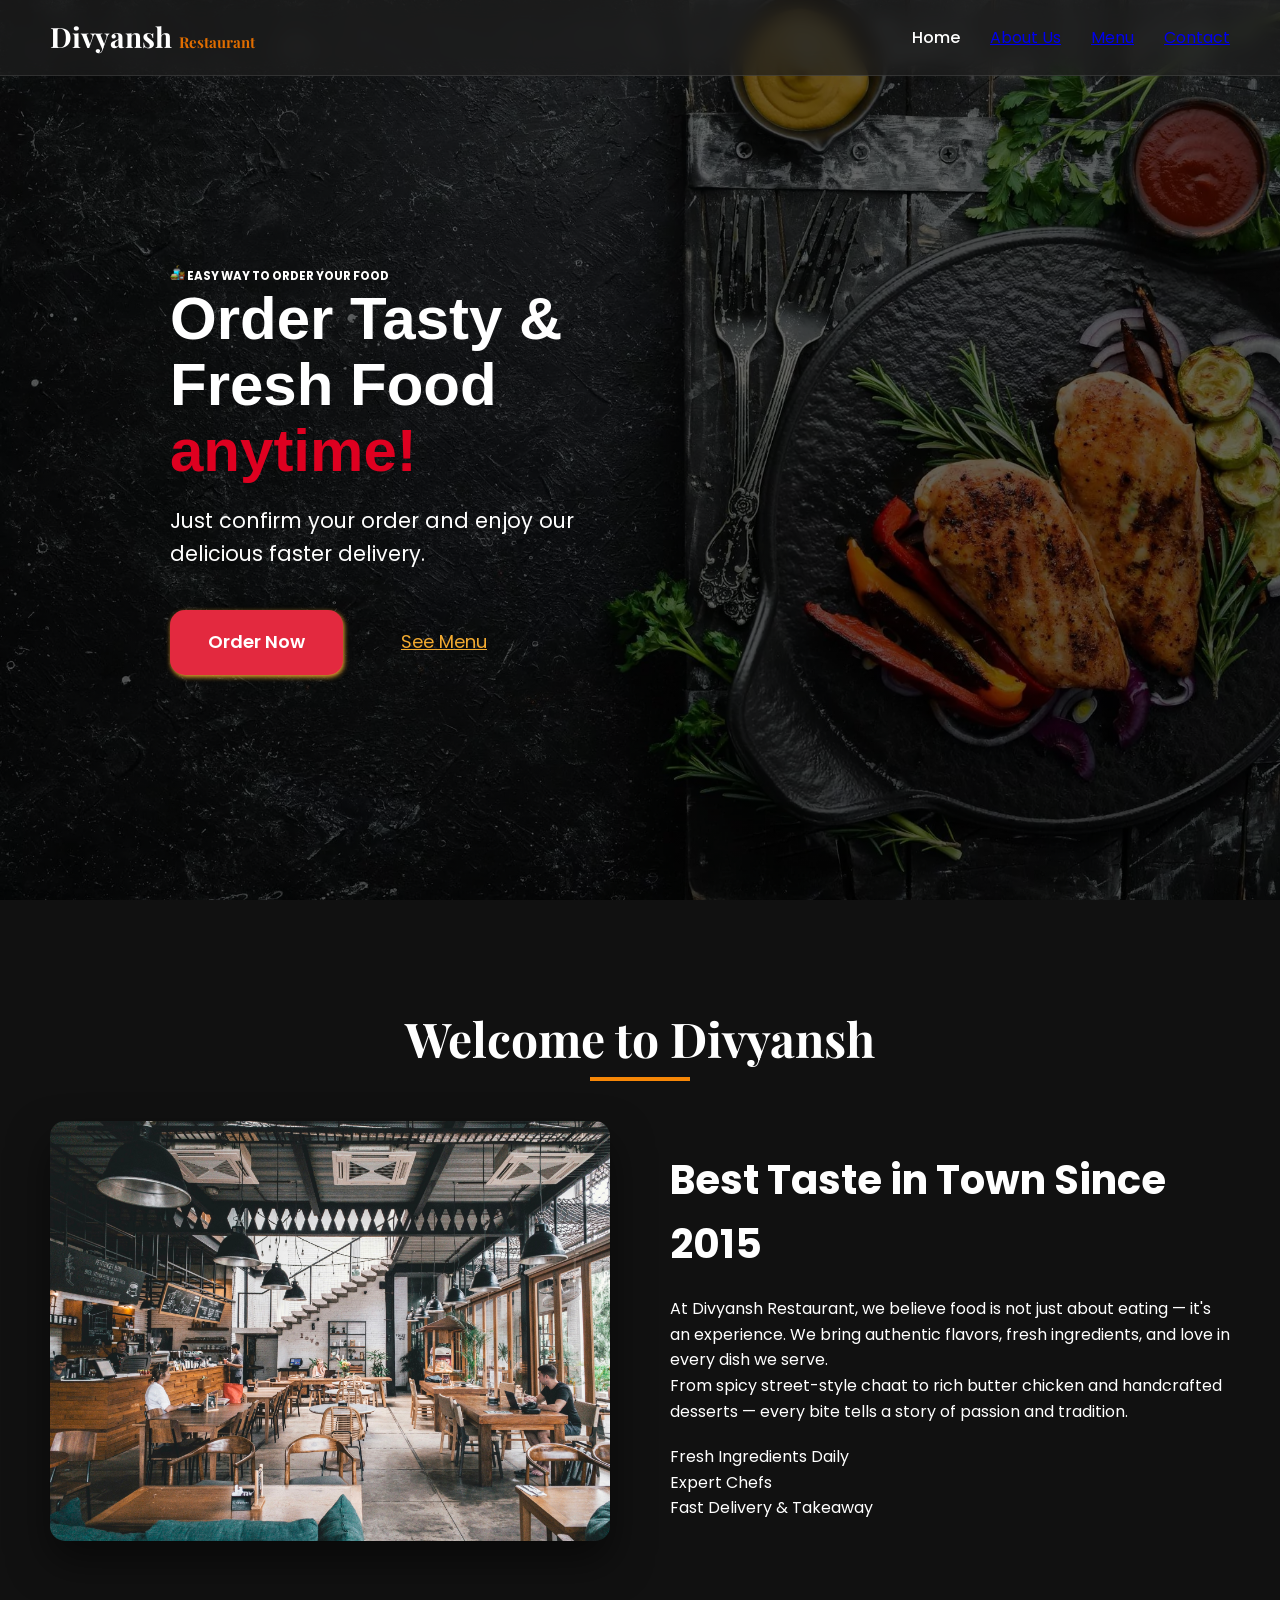
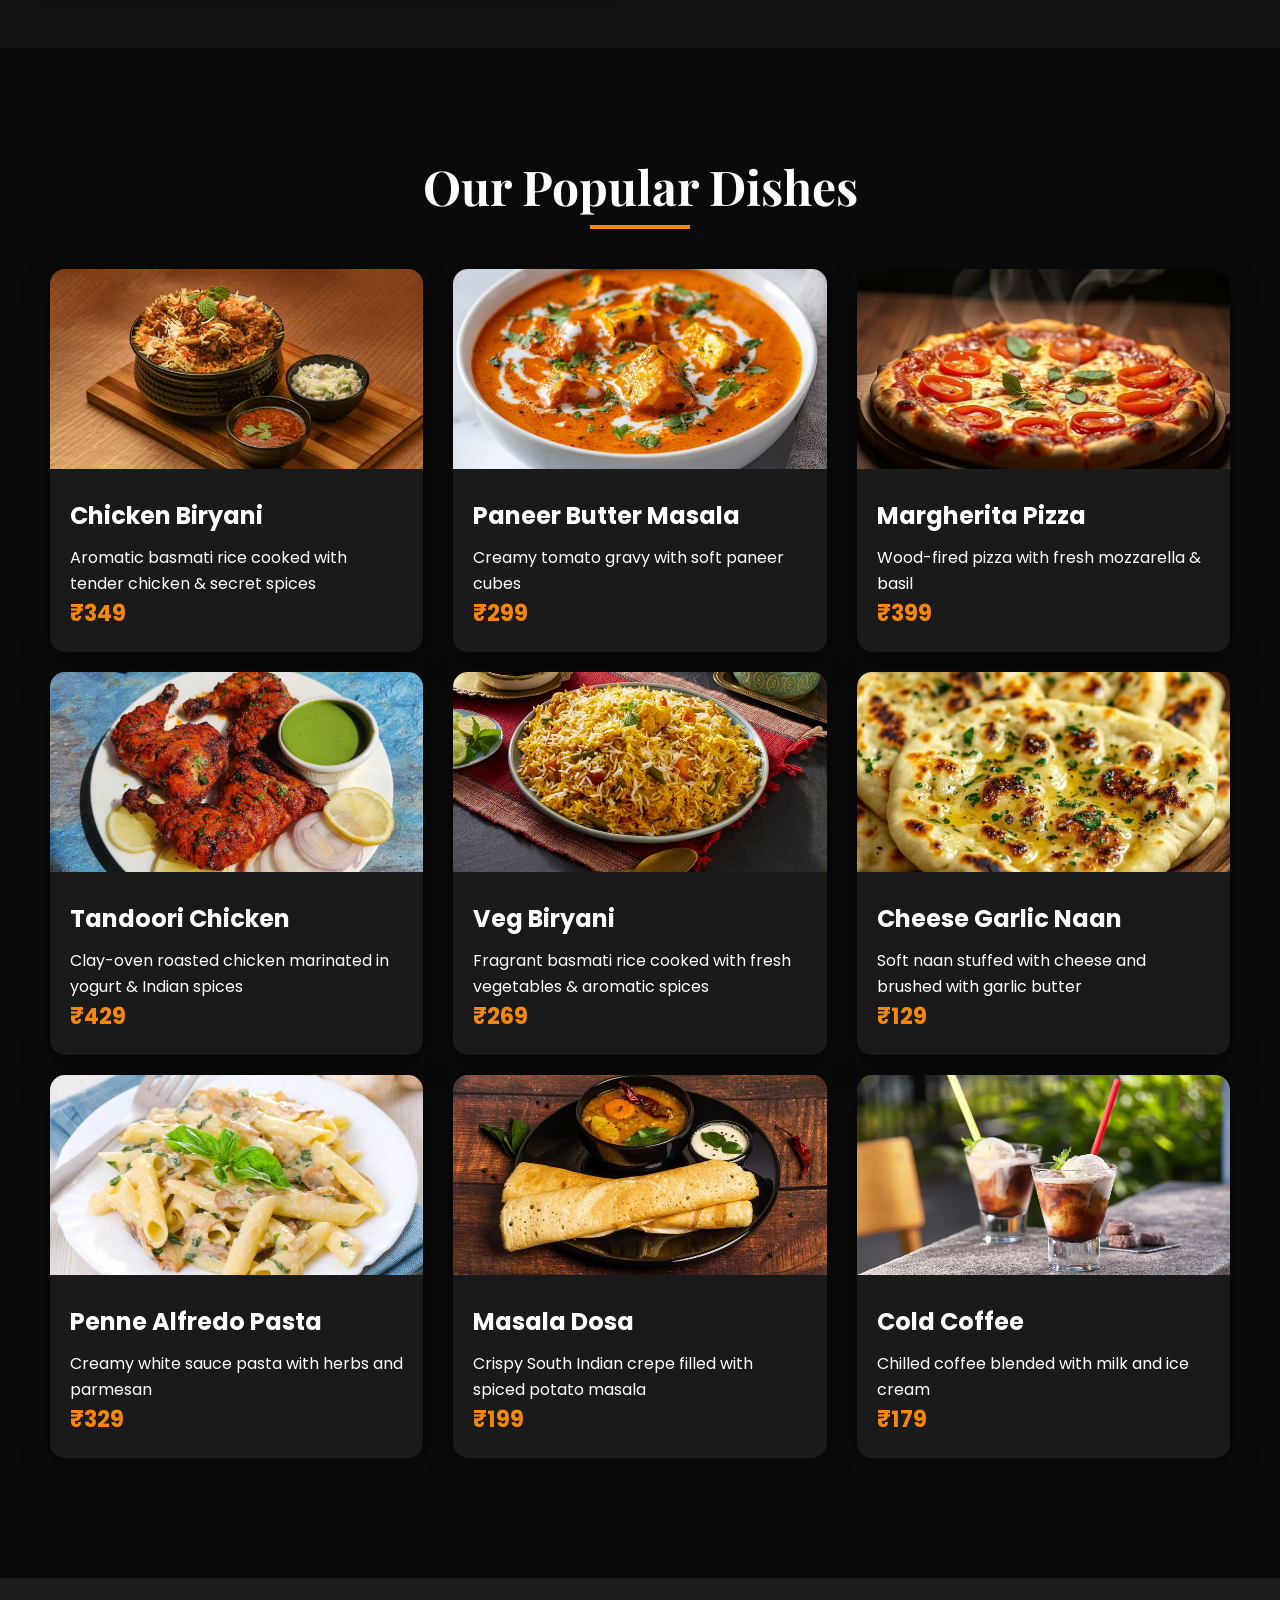
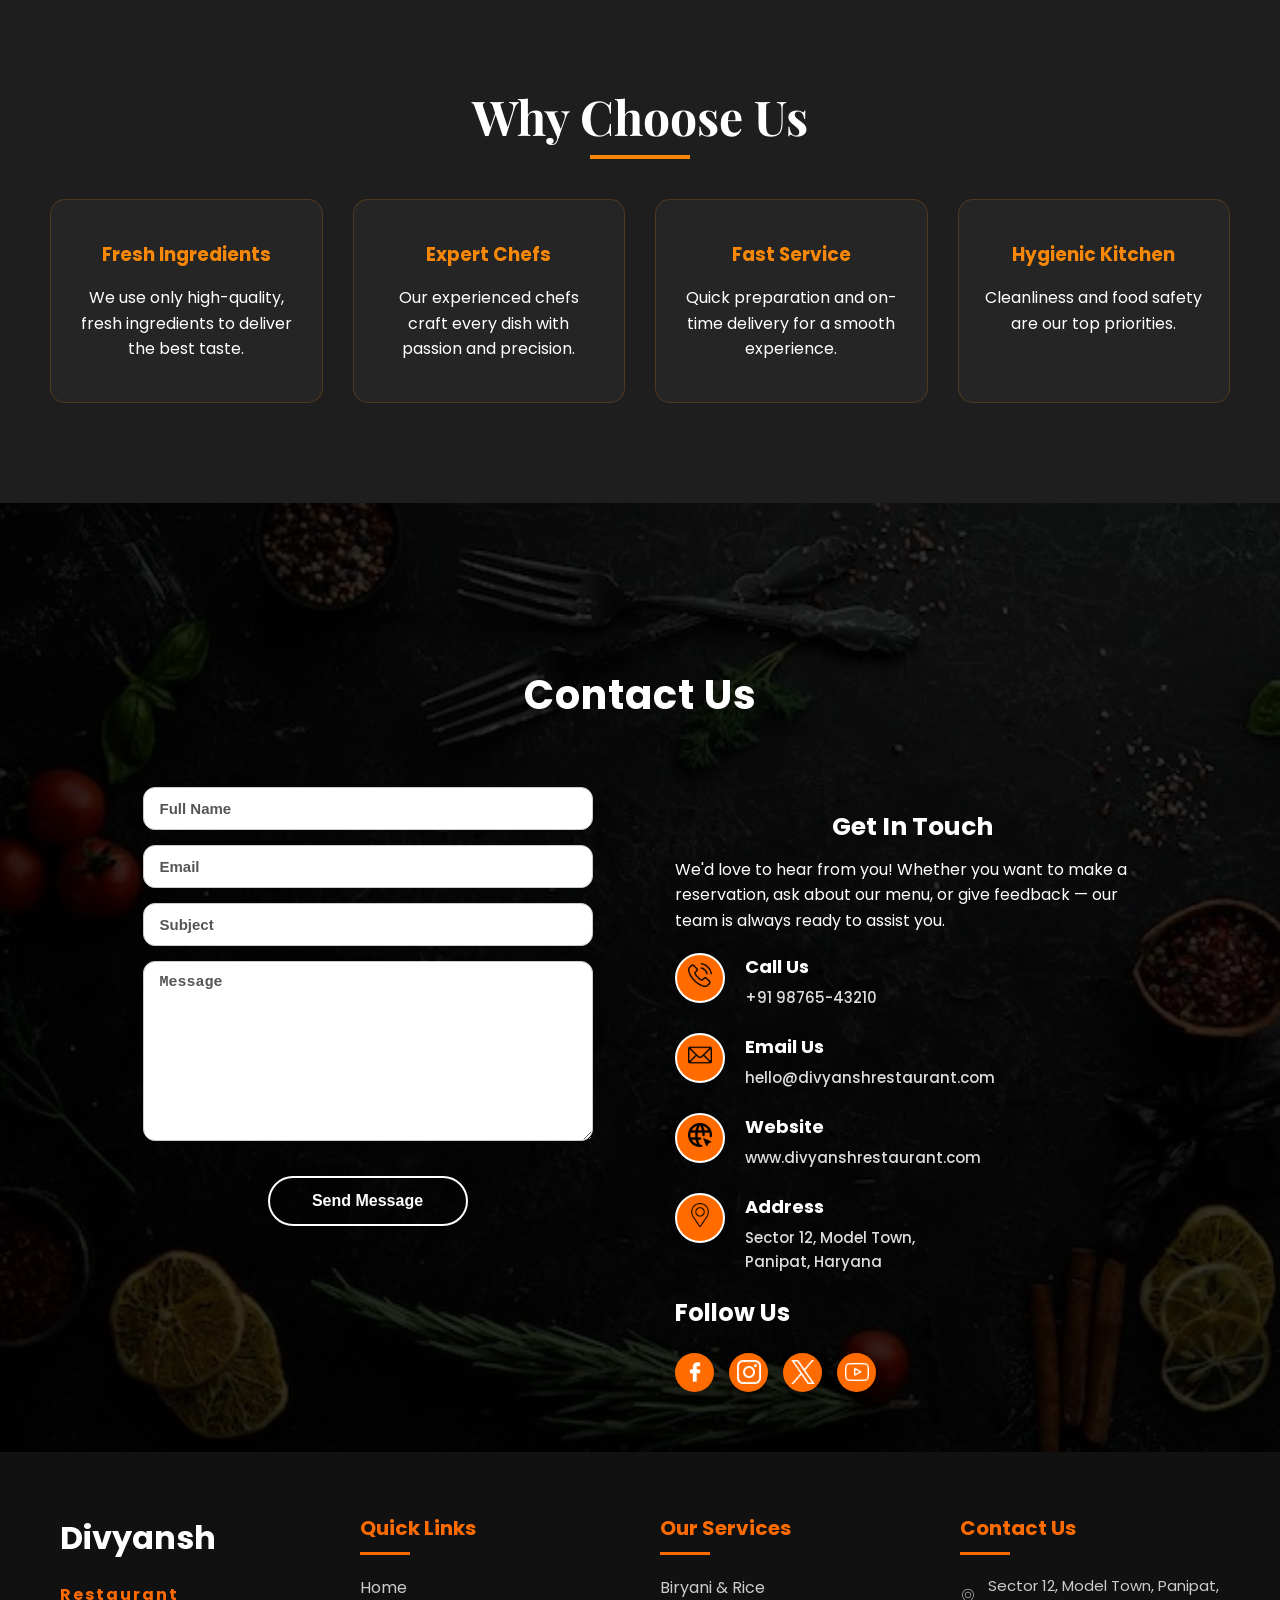
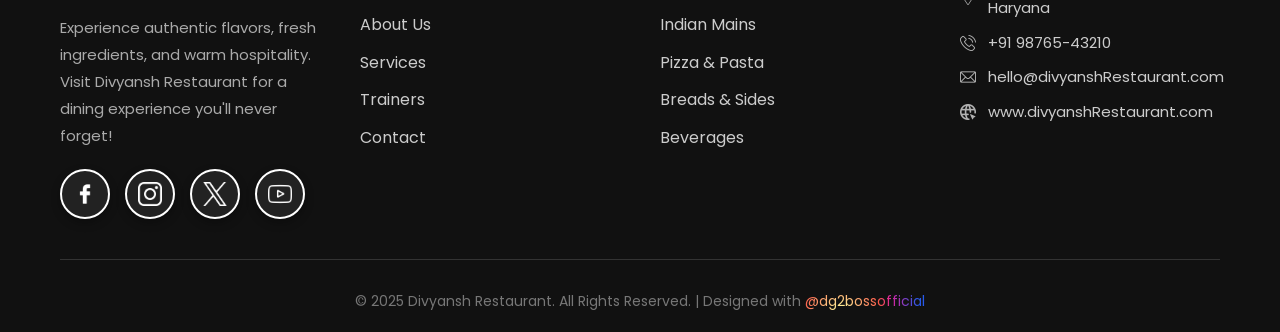
==== commit d1c48f23: "Fix: remove lorem ipsum, fix contact info and branding" ====
--- a/index.html
+++ b/index.html
@@ -16,10 +16,10 @@
     
         <nav class="nav-menu">
             <ul class="nav-ul">
-                <li class="nav-li"><a href="#home">Home</a></li>
-                <li class="nav-li"><a href="menu.html">Menu</a></li>
-                <li class="nav-li"><a href="About.html">About</a></li>
-                <li class="nav-li"><a href="contact.html">Contact</a></li>
+                <li class="nav-li"><a href="index.html">Home</a></li>
+                <li><a href="About.html">About Us</a></li>
+                <li><a href="menu.html">Menu</a></li>
+                <li><a href="contact.html">Contact</a></li>
             </ul>
         </nav>
     
@@ -203,7 +203,7 @@
                     <div class="address-info">
                         <div class="address-info-call">
                             <div class="Icons-phone-call-img">
-                                <a href="tel:+919876543210" target="_blank"><img src="image/Icons/phone-call.png" alt="Call Us: +123 245 1234" width="35px"></a>
+                                <a href="tel:+919876543210" target="_blank"><img src="image/Icons/phone-call.png" alt="Call Us: +91 98765-43210" width="35px"></a>
                             </div>
                             <div class="address-info-call-content">
                                 <h2 clas>Call Us</h2>
@@ -213,7 +213,7 @@
     
                         <div class="address-info-email">
                             <div class="Icons-Email-img">
-                                <a href="mailto:hello@divyanshgym.com" target="_blank"><img src="image/Icons/mail.png" alt="Email Us: hello@divyanshgym.com" width="35px"></a>
+                                <a href="mailto:hello@divyanshrestaurant.com" target="_blank"><img src="image/Icons/mail.png" alt="Email Us: hello@divyanshrestaurant.com" width="35px"></a>
                             </div>
                             <div class="Icons-Email-content">
                                 <h2>Email Us</h2>
@@ -223,7 +223,7 @@
     
                         <div class="address-info-website">
                             <div class="address-info-Website-img">
-                                <a href="www.yourown.com" target="_blank"><img src="image/Icons/domain.png" alt="Website: www.yourown.com" width="35px"></a>
+                                <a href="www.divyanshrestaurant.com" target="_blank"><img src="image/Icons/domain.png" alt="Website: www.divyanshrestaurant.com" width="35px"></a>
                             </div>
                             <div class="Icons-Email-website-content">
                                 <h2>Website</h2>
@@ -233,7 +233,7 @@
     
                         <div class="address-info-address">
                             <div class="address-info-Address-img">
-                                <a href="https://maps.app.goo.gl/YkQxFHU9FPhchEPM9" target="_blank"><img src="image/Icons/pin.png" alt="Address: 99 Roving St, Big City 23456" width="35px"></a>
+                                <a href="https://maps.app.goo.gl/YkQxFHU9FPhchEPM9" target="_blank"><img src="image/Icons/pin.png" alt="Address: Sector 12, Model Town, Panipat, Haryana" width="35px"></a>
                             </div>
                             <div class="Icons-Email-website-Address">
                                 <h2>Address</h2>
@@ -288,11 +288,11 @@
                 <div class="footer-col">
                     <h3>Our Services</h3>
                     <ul>
-                        <li><a href="#">Weight Lifting</a></li>
-                        <li><a href="#">Cardio Training</a></li>
-                        <li><a href="#">Personal Training</a></li>
-                        <li><a href="#">Yoga Classes</a></li>
-                        <li><a href="#">HIIT Workouts</a></li>
+                         <li><a href="menu.html">Biryani & Rice</a></li>
+                         <li><a href="menu.html">Indian Mains</a></li>
+                         <li><a href="menu.html">Pizza & Pasta</a></li>
+                         <li><a href="menu.html">Breads & Sides</a></li>
+                         <li><a href="menu.html">Beverages</a></li>
                     </ul>
                 </div>
     
@@ -302,7 +302,7 @@
                         <li>
                             <a href="https://maps.app.goo.gl/YkQxFHU9FPhchEPM9" target="_blank" class="contact-link">
                                 <img src="image/Icons/pin.png" alt="Location" width="16" height="16">
-                                <span>99 Roving St, Big City 23456</span>
+                                <span>Sector 12, Model Town, Panipat, Haryana</span>
                             </a>
                         </li>
                         <li>
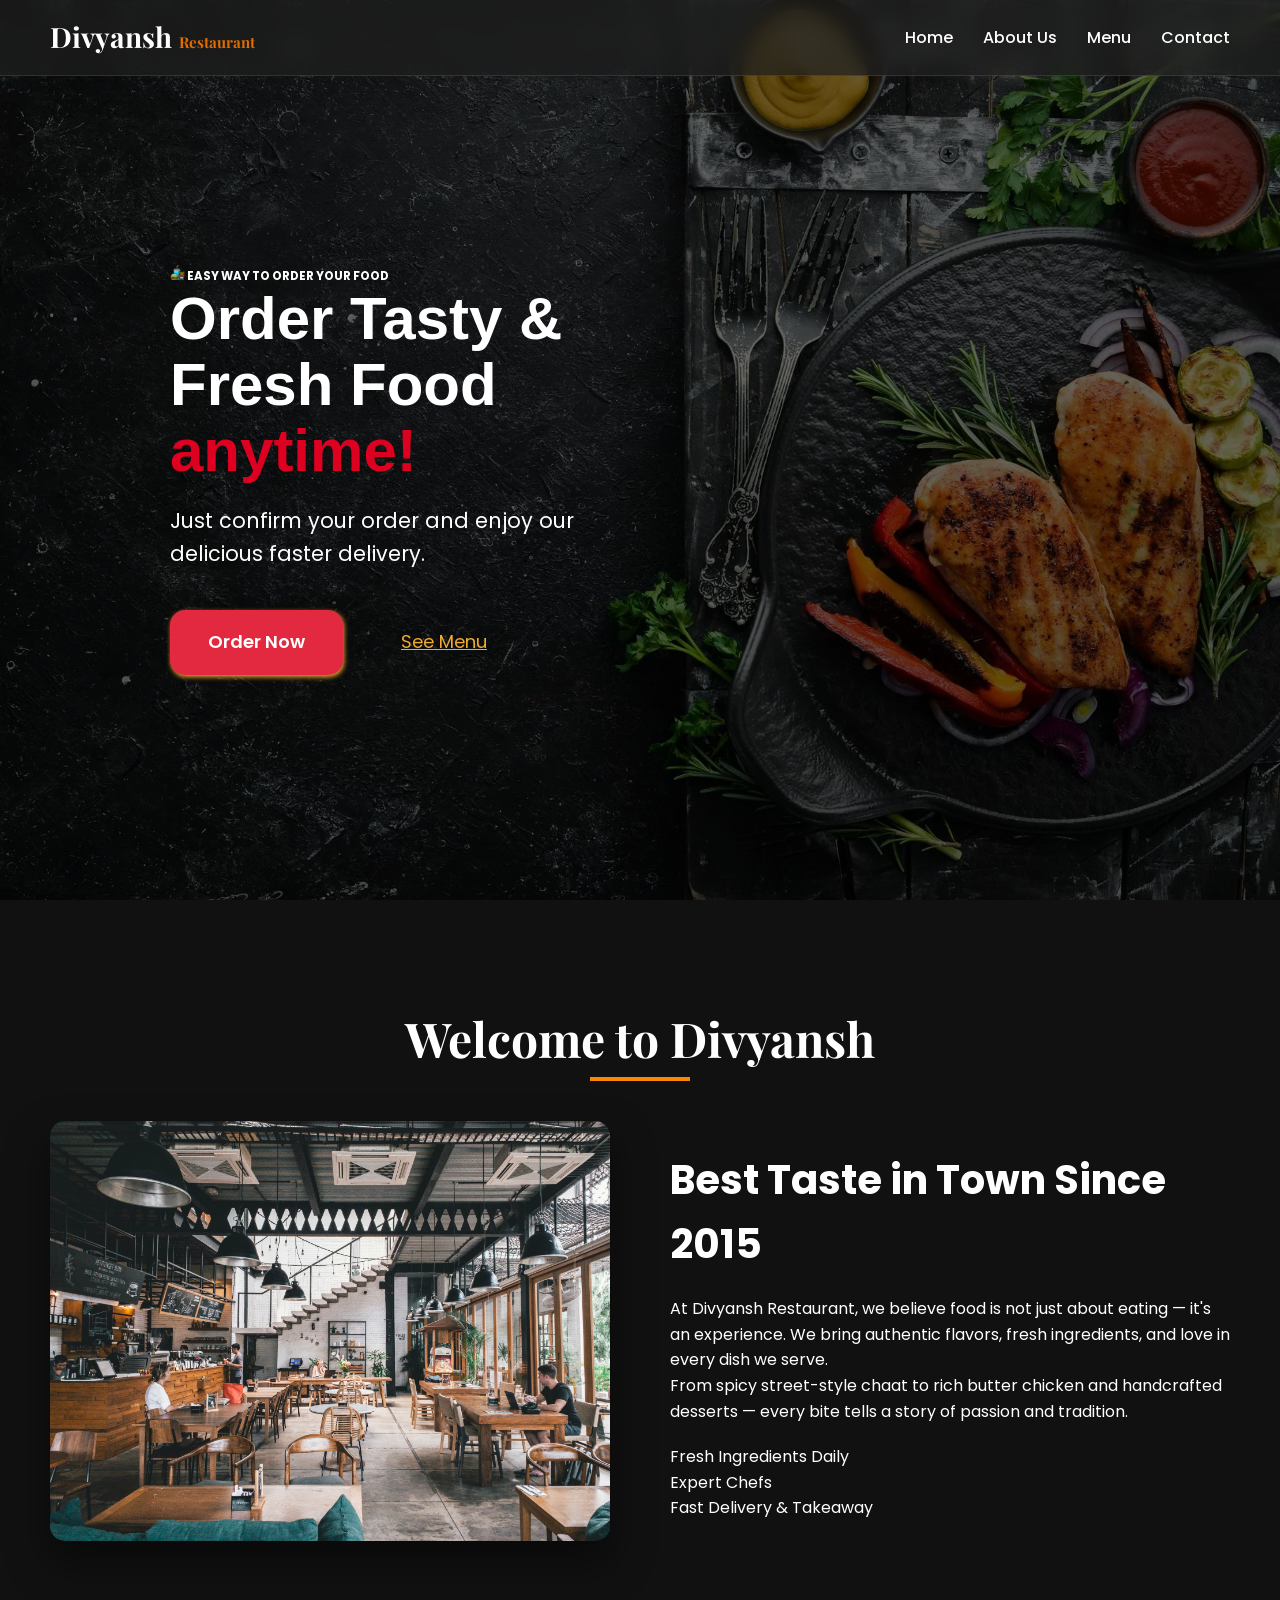
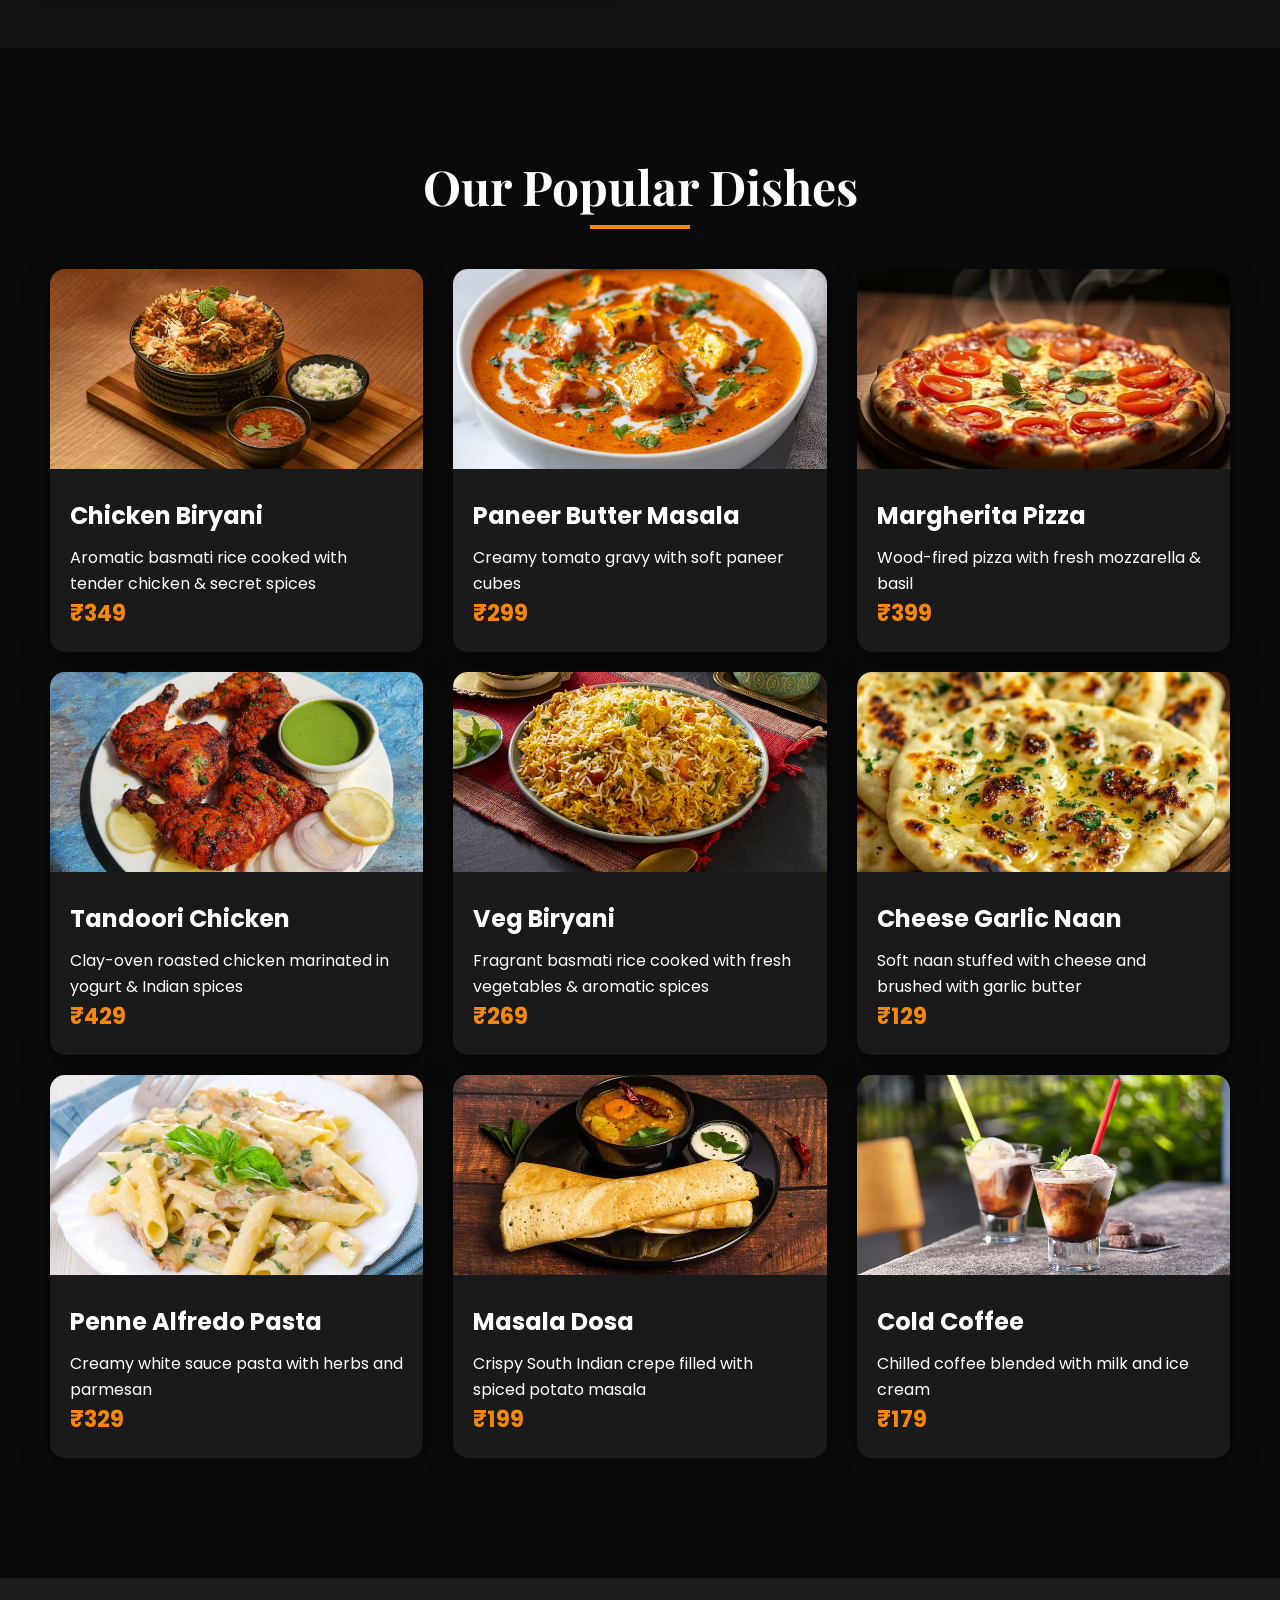
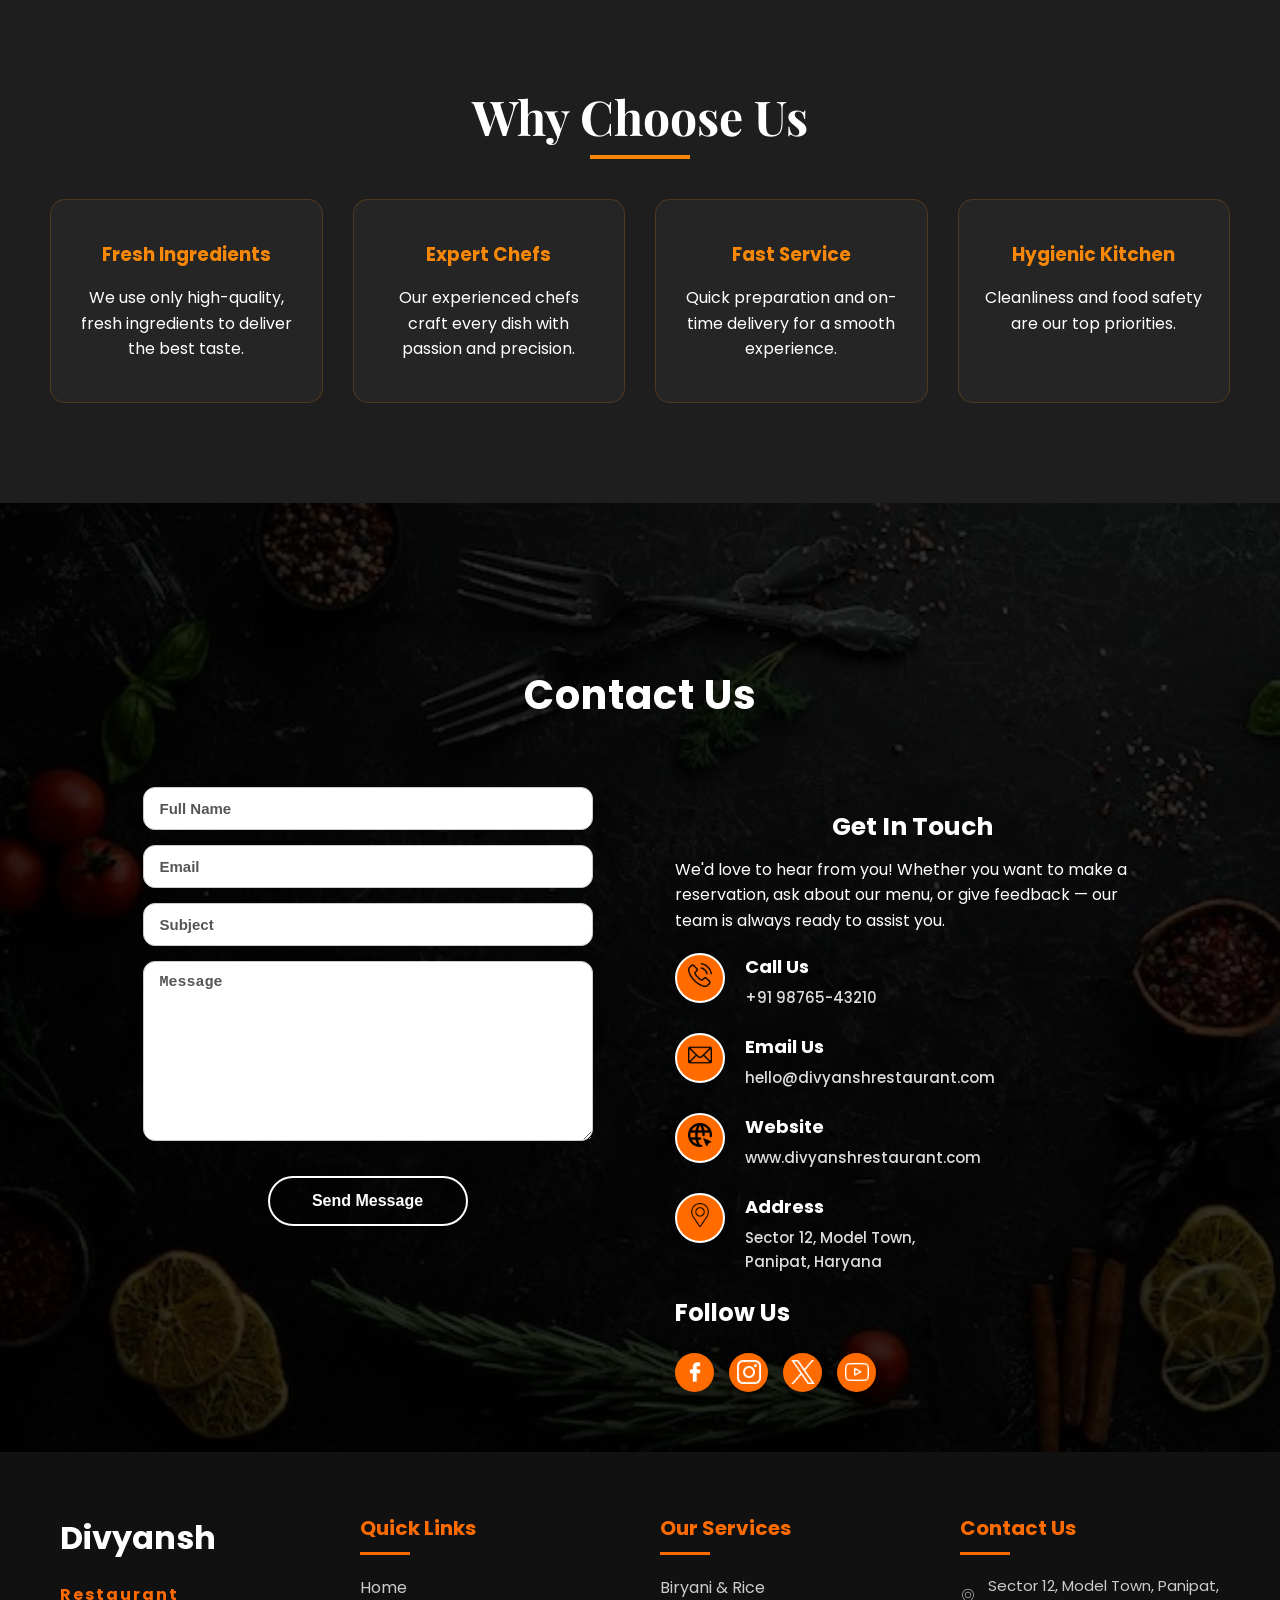
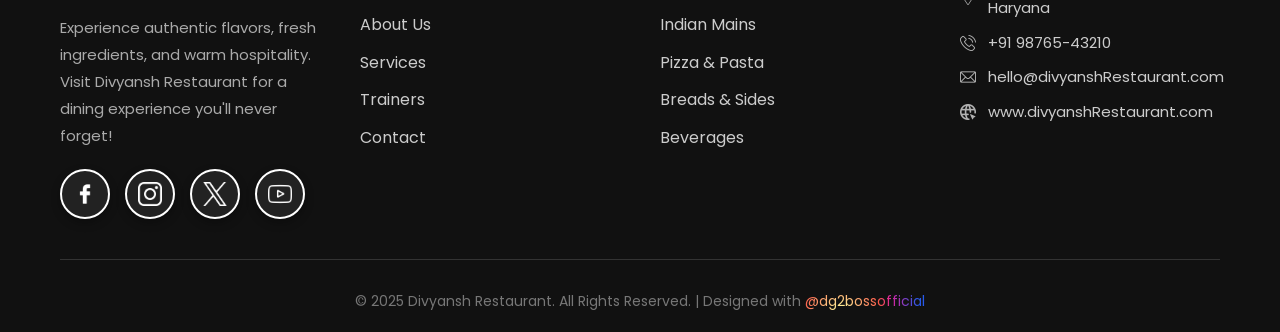
==== commit 18093323: "Fix nevbar class='nav-li'" ====
--- a/index.html
+++ b/index.html
@@ -17,9 +17,9 @@
         <nav class="nav-menu">
             <ul class="nav-ul">
                 <li class="nav-li"><a href="index.html">Home</a></li>
-                <li><a href="About.html">About Us</a></li>
-                <li><a href="menu.html">Menu</a></li>
-                <li><a href="contact.html">Contact</a></li>
+                <li class="nav-li"><a href="About.html">About Us</a></li>
+                <li class="nav-li"><a href="menu.html">Menu</a></li>
+                <li class="nav-li"><a href="contact.html">Contact</a></li>
             </ul>
         </nav>
     
